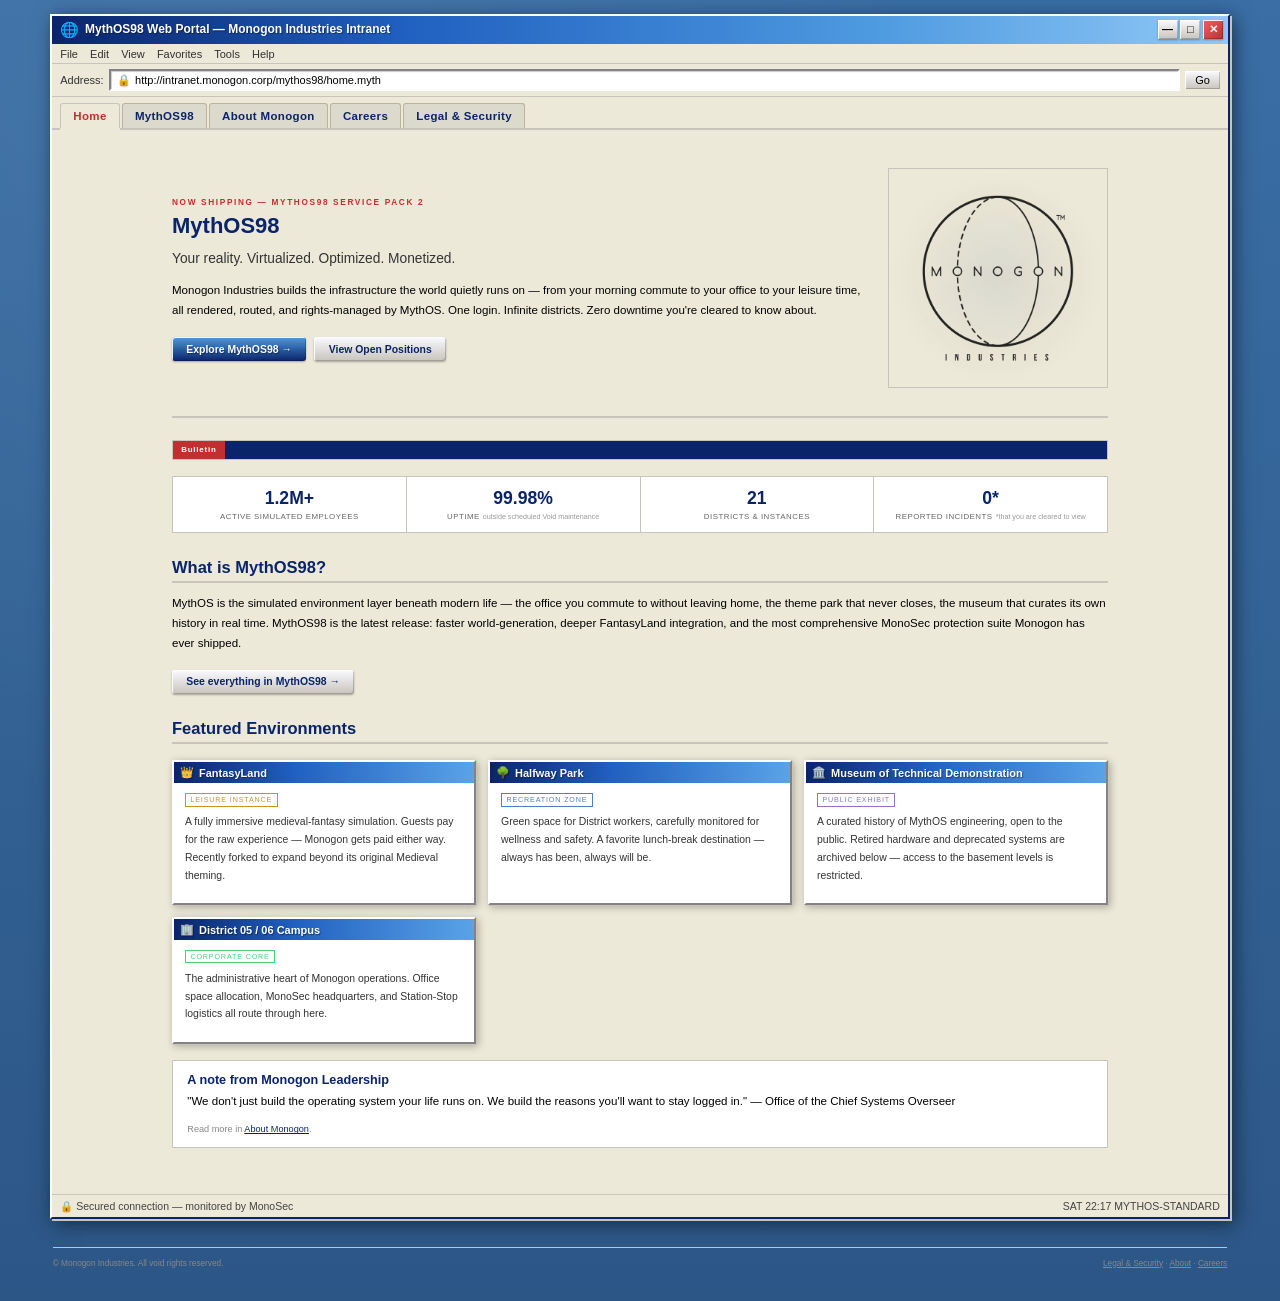
==== docs/index.html @ 201393cd "initial commit" ====
<!DOCTYPE html>
<html lang="en" data-theme="myth98">
<head>
  <meta charset="UTF-8">
  <meta name="viewport" content="width=device-width, initial-scale=1.0">
  <title>Monogon Industries // MythOS98 Web Portal</title>
  <meta name="description" content="Monogon Industries — makers of MythOS98. Your reality. Virtualized. Optimized. Monetized.">
  <link rel="icon" type="image/x-icon" href="favicon.ico">
  <link rel="stylesheet" href="css/style.css">
</head>
<body>
  <div class="os-window">

    <div class="myth98-titlebar">
      <span class="myth98-titlebar-icon">&#127760;</span>
      <span class="myth98-titlebar-text">MythOS98 Web Portal — Monogon Industries Intranet</span>
      <div class="myth98-titlebar-buttons" aria-hidden="true">
        <span class="myth98-btn">&#x2014;</span>
        <span class="myth98-btn">&#x25A1;</span>
        <span class="myth98-btn myth98-btn-close">&#x2715;</span>
      </div>
    </div>

    <div class="menu-bar" aria-hidden="true">
      <span>File</span><span>Edit</span><span>View</span><span>Favorites</span><span>Tools</span><span>Help</span>
    </div>

    <div class="address-bar">
      <span class="address-bar-label">Address:</span>
      <div class="address-bar-field">
        <span class="lock">&#128274;</span>
        <span class="url">http://intranet.monogon.corp/mythos98/home.myth</span>
      </div>
      <button class="address-bar-go" tabindex="-1" aria-hidden="true">Go</button>
    </div>

    <nav class="site-nav">
      <a href="index.html" class="active">Home</a>
      <a href="mythos98.html">MythOS98</a>
      <a href="about.html">About Monogon</a>
      <a href="careers.html">Careers</a>
      <a href="legal.html">Legal &amp; Security</a>
    </nav>

    <div class="os-content">
      <div class="page-inner">

        <section class="hero">
          <div class="hero-copy">
            <span class="eyebrow">Now Shipping — MythOS98 Service Pack 2</span>
            <div class="brand-row" style="margin-bottom:0.75rem;">
              <h1 style="margin:0;">MythOS98</h1>
            </div>
            <p class="lede">Your reality. Virtualized. Optimized. Monetized.</p>
            <p>Monogon Industries builds the infrastructure the world quietly runs on — from your morning commute to your office to your leisure time, all rendered, routed, and rights-managed by MythOS. One login. Infinite districts. Zero downtime you're cleared to know about.</p>
            <div class="btn-row">
              <a class="btn btn-primary" href="mythos98.html">Explore MythOS98 &rarr;</a>
              <a class="btn" href="careers.html">View Open Positions</a>
            </div>
          </div>
          <div class="hero-art" aria-hidden="true">
            <img src="assets/logo_Monogon_white.png" alt="">
          </div>
        </section>

        <div class="ticker-wrap" role="marquee" aria-label="Corporate bulletin">
          <span class="ticker-label">Bulletin</span>
          <span class="ticker-track">
            <span>MythOS98 Service Pack 2 now rolling out across all Districts.</span>
            <span>Station-Stop delivery expanded — order from your desk, collect on your commute home.</span>
            <span>Reminder: all databoard communications are monitored for security and quality assurance.</span>
            <span>FantasyLand cast hiring spree continues into next quarter.</span>
            <span>Security Director position (District 05) remains open — see Careers.</span>
            <span>Please report suspected Void Energy leaks to your nearest Trash Handler.</span>
          </span>
        </div>

        <div class="stat-row">
          <div class="stat">
            <span class="num">1.2M+</span>
            <span class="label">Active Simulated Employees</span>
          </div>
          <div class="stat">
            <span class="num">99.98%</span>
            <span class="label">Uptime</span>
            <span class="foot">outside scheduled Void maintenance</span>
          </div>
          <div class="stat">
            <span class="num">21</span>
            <span class="label">Districts &amp; Instances</span>
          </div>
          <div class="stat">
            <span class="num">0*</span>
            <span class="label">Reported Incidents</span>
            <span class="foot">*that you are cleared to view</span>
          </div>
        </div>

        <h2>What is MythOS98?</h2>
        <p>MythOS is the simulated environment layer beneath modern life — the office you commute to without leaving home, the theme park that never closes, the museum that curates its own history in real time. MythOS98 is the latest release: faster world-generation, deeper FantasyLand integration, and the most comprehensive MonoSec protection suite Monogon has ever shipped.</p>
        <div class="btn-row">
          <a class="btn" href="mythos98.html">See everything in MythOS98 &rarr;</a>
        </div>

        <h2>Featured Environments</h2>
        <div class="card-grid">
          <article class="tile">
            <div class="tile-titlebar">
              <span>&#128081;</span><span>FantasyLand</span>
            </div>
            <div class="tile-body">
              <span class="tile-tag" style="color:#c9941a;">Leisure Instance</span>
              <p>A fully immersive medieval-fantasy simulation. Guests pay for the raw experience — Monogon gets paid either way. Recently forked to expand beyond its original Medieval theming.</p>
            </div>
          </article>
          <article class="tile">
            <div class="tile-titlebar">
              <span>&#127795;</span><span>Halfway Park</span>
            </div>
            <div class="tile-body">
              <span class="tile-tag" style="color:#4e7fcf;">Recreation Zone</span>
              <p>Green space for District workers, carefully monitored for wellness and safety. A favorite lunch-break destination — always has been, always will be.</p>
            </div>
          </article>
          <article class="tile">
            <div class="tile-titlebar">
              <span>&#127963;&#65039;</span><span>Museum of Technical Demonstration</span>
            </div>
            <div class="tile-body">
              <span class="tile-tag" style="color:#9b6ec8;">Public Exhibit</span>
              <p>A curated history of MythOS engineering, open to the public. Retired hardware and deprecated systems are archived below — access to the basement levels is restricted.</p>
            </div>
          </article>
          <article class="tile">
            <div class="tile-titlebar">
              <span>&#127970;</span><span>District 05 / 06 Campus</span>
            </div>
            <div class="tile-body">
              <span class="tile-tag" style="color:#4ecf7a;">Corporate Core</span>
              <p>The administrative heart of Monogon operations. Office space allocation, MonoSec headquarters, and Station-Stop logistics all route through here.</p>
            </div>
          </article>
        </div>

        <div class="notice">
          <h3>A note from Monogon Leadership</h3>
          <p>"We don't just build the operating system your life runs on. We build the reasons you'll want to stay logged in." — Office of the Chief Systems Overseer</p>
          <small>Read more in <a class="textlink" href="about.html">About Monogon</a>.</small>
        </div>

      </div>
    </div>

    <div class="status-bar">
      <span class="status-item">&#128274; Secured connection — monitored by MonoSec</span>
      <span class="status-sep"></span>
      <span class="status-item" data-clock>MYTHOS-STANDARD</span>
    </div>

  </div>

  <footer style="max-width:var(--window-max-w);margin:0.75rem auto 0;padding:0 0.25rem;">
    <div class="legal-strip">
      <span>&copy; Monogon Industries. All void rights reserved.</span>
      <span>
        <a href="legal.html">Legal &amp; Security</a> ·
        <a href="about.html">About</a> ·
        <a href="careers.html">Careers</a>
      </span>
    </div>
  </footer>

  <script src="js/app.js"></script>
</body>
</html>
---- docs/css/style.css ----
/* ── Fonts ────────────────────────────────────────────────────── */
@font-face {
  font-family: 'Code Pro LC';
  src: url('../assets/Code Pro LC.otf') format('opentype');
  font-weight: normal;
  font-style: normal;
}

/* ── Reset & Base ─────────────────────────────────────────────── */
*, *::before, *::after { box-sizing: border-box; margin: 0; padding: 0; }

/* ── MythOS98 theme ───────────────────────────────────────────── */
:root {
  --bg:        #3A6EA5;
  --bg-alt:    #ECE9D8;
  --border:    #848284;
  --text:      #000000;
  --text-dim:  #6B6B6B;
  --accent:    #0A246A;
  --link:      #0A246A;
  --danger:    #C03030;
  --ok:        #2E7D32;

  --font-ui:   Tahoma, 'Trebuchet MS', 'MS Sans Serif', sans-serif;
  --font-body: 'Code Pro LC', monospace;

  --window-max-w: 1180px;
}

html { font-size: 11px; scroll-behavior: smooth; }

body {
  background: var(--bg);
  background-image:
    radial-gradient(circle at 15% 8%, rgba(255,255,255,0.06), transparent 45%),
    linear-gradient(180deg, #3A6EA5 0%, #2C5686 100%);
  color: var(--text);
  font-family: var(--font-ui);
  min-height: 100vh;
  padding: 1.25rem 1rem 3rem;
}

a { color: inherit; text-decoration: none; }

/* ── Utility ──────────────────────────────────────────────────── */
.hidden { display: none !important; }
.sr-only {
  position: absolute; width: 1px; height: 1px;
  clip: rect(0,0,0,0); overflow: hidden;
}

/* ───────────────────────────────────────────────────────────────
   WINDOW CHROME — the whole site lives inside one browser window
   ─────────────────────────────────────────────────────────────── */
.os-window {
  max-width: var(--window-max-w);
  margin: 0 auto;
  border: 2px solid;
  border-color: #FFFFFF #0A246A #0A246A #FFFFFF;
  box-shadow: 2px 2px 0 #C8C4BC, 4px 4px 18px rgba(0,0,0,0.55);
  background: var(--bg-alt);
}

.myth98-titlebar {
  display: flex;
  align-items: center;
  gap: 6px;
  padding: 4px 5px 5px 8px;
  background: linear-gradient(to right, #0A246A 0%, #2060C0 30%, #4E9AE0 70%, #90C8F6 100%);
  user-select: none;
}

.myth98-titlebar-icon { font-size: 15px; line-height: 1; }

.myth98-titlebar-text {
  flex: 1;
  min-width: 0;
  color: #FFFFFF;
  font-size: 12px;
  font-weight: bold;
  text-shadow: 1px 1px 1px rgba(0,0,0,0.4);
  white-space: nowrap;
  overflow: hidden;
  text-overflow: ellipsis;
}

.myth98-titlebar-buttons { display: flex; gap: 0.25rem; flex-shrink: 0; }

.myth98-btn {
  width: 20px;
  height: 19px;
  display: inline-flex;
  align-items: center;
  justify-content: center;
  background: linear-gradient(to bottom, #FAFAFF 0%, #C8C4BC 100%);
  border: none;
  color: #000;
  font-size: 11px;
  font-weight: bold;
  line-height: 1;
  cursor: default;
  box-shadow:
    inset 1px 1px 0 rgba(255,255,255,0.9),
    inset -1px -1px 0 rgba(0,0,0,0.2),
    0 1px 2px rgba(0,0,0,0.3);
}

.myth98-btn-close {
  background: linear-gradient(135deg, #F06060 0%, #C03030 100%);
  color: #FFFFFF;
}

/* Menu bar (decorative — File / Edit / View ...) */
.menu-bar {
  display: flex;
  gap: 1.1rem;
  padding: 0.35rem 0.75rem;
  background: var(--bg-alt);
  border-bottom: 1px solid #C8C4BC;
  font-size: 11px;
  color: #333;
  user-select: none;
}
.menu-bar span:hover { text-decoration: underline; cursor: default; }

/* Address bar */
.address-bar {
  display: flex;
  align-items: center;
  gap: 0.5rem;
  padding: 0.4rem 0.75rem;
  background: var(--bg-alt);
  border-bottom: 1px solid #C8C4BC;
}
.address-bar-label {
  font-size: 11px;
  color: #333;
  flex-shrink: 0;
}
.address-bar-field {
  flex: 1;
  display: flex;
  align-items: center;
  gap: 0.4rem;
  background: #FFFFFF;
  border: 2px solid;
  border-color: #848284 #FFFFFF #FFFFFF #848284;
  box-shadow: inset 1px 1px 1px rgba(0,0,0,0.2);
  padding: 0.25rem 0.5rem;
  font-size: 11px;
  color: #000;
  min-width: 0;
}
.address-bar-field .lock { flex-shrink: 0; }
.address-bar-field span.url { overflow: hidden; text-overflow: ellipsis; white-space: nowrap; }
.address-bar-go {
  flex-shrink: 0;
  background: linear-gradient(to bottom, #FAFAFF 0%, #C8C4BC 100%);
  border: none;
  padding: 0.3rem 0.9rem;
  font-size: 11px;
  font-family: var(--font-ui);
  box-shadow:
    inset 1px 1px 0 rgba(255,255,255,0.9),
    inset -1px -1px 0 rgba(0,0,0,0.2);
  cursor: default;
}

/* Nav — the actual functional navigation, styled as browser tabs */
.site-nav {
  display: flex;
  gap: 2px;
  padding: 0.6rem 0.75rem 0;
  background: var(--bg-alt);
  flex-wrap: wrap;
}
.site-nav a {
  display: inline-block;
  padding: 0.55rem 1.1rem 0.5rem;
  font-size: 11.5px;
  font-weight: bold;
  letter-spacing: 0.03em;
  color: #0A246A;
  background: #DCD9CD;
  border: 1px solid #B8B49E;
  border-bottom: none;
  border-radius: 3px 3px 0 0;
}
.site-nav a:hover { background: #E8E5D8; }
.site-nav a.active {
  background: var(--bg-alt);
  border-color: #C8C4BC;
  color: #C03030;
  box-shadow: 0 2px 0 var(--bg-alt);
  position: relative;
  z-index: 1;
}

/* ── Content shell ────────────────────────────────────────────── */
.os-content {
  background: var(--bg-alt);
  border-top: 2px solid #C8C4BC;
  min-height: 60vh;
}

.page-inner {
  max-width: 980px;
  margin: 0 auto;
  padding: 2.5rem 2rem 3rem;
}

/* Status bar footer */
.status-bar {
  display: flex;
  align-items: center;
  gap: 1.25rem;
  padding: 0.4rem 0.75rem;
  background: var(--bg-alt);
  border-top: 1px solid #C8C4BC;
  font-size: 10.5px;
  color: #444;
}
.status-bar .status-sep { flex: 1; }
.status-bar .status-item { display: flex; align-items: center; gap: 0.3rem; }

/* ── Logo / brand block used in hero + header ────────────────── */
.brand-row {
  display: flex;
  align-items: center;
  gap: 1rem;
}
.brand-row img { height: 46px; width: auto; opacity: 0.92; }

/* ── Typography ───────────────────────────────────────────────── */
h1, h2, h3 { font-family: var(--font-ui); color: #0A246A; }
h1 { font-size: 2rem; margin-bottom: 0.5rem; }
h2 { font-size: 1.5rem; margin: 2.25rem 0 1rem; padding-bottom: 0.4rem; border-bottom: 2px solid #C8C4BC; }
h3 { font-size: 1.15rem; margin-bottom: 0.5rem; }

p { line-height: 1.7; margin-bottom: 1rem; font-size: 1.05rem; }

.eyebrow {
  display: inline-block;
  font-size: 0.75rem;
  letter-spacing: 0.2em;
  text-transform: uppercase;
  color: #C03030;
  font-weight: bold;
  margin-bottom: 0.5rem;
}

.lede {
  font-size: 1.25rem;
  color: #333;
  max-width: 62ch;
}

a.textlink { color: var(--link); text-decoration: underline; }
a.textlink:hover { color: var(--danger); }

/* ── Hero ─────────────────────────────────────────────────────── */
.hero {
  display: flex;
  flex-wrap: wrap;
  gap: 2rem;
  align-items: center;
  padding: 1rem 0 2.5rem;
  border-bottom: 2px solid #C8C4BC;
  margin-bottom: 2rem;
}
.hero-copy { flex: 1 1 380px; }
.hero-art {
  flex: 0 0 auto;
  width: 220px;
  height: 220px;
  display: flex;
  align-items: center;
  justify-content: center;
  background:
    radial-gradient(circle, rgba(10,36,106,0.08) 0%, transparent 70%),
    var(--bg-alt);
  border: 1px solid #C8C4BC;
}
.hero-art img { width: 70%; filter: drop-shadow(0 4px 10px rgba(10,36,106,0.35)) invert(1); opacity: 0.85; }

.btn-row { display: flex; gap: 0.75rem; flex-wrap: wrap; margin-top: 1.5rem; }
.btn {
  display: inline-flex;
  align-items: center;
  gap: 0.4rem;
  padding: 0.6rem 1.3rem;
  font-family: var(--font-ui);
  font-size: 0.95rem;
  font-weight: bold;
  background: linear-gradient(to bottom, #FAFAFF 0%, #C8C4BC 100%);
  border: none;
  border-radius: 3px;
  color: #0A246A;
  cursor: pointer;
  box-shadow:
    inset 1px 1px 0 rgba(255,255,255,0.9),
    inset -1px -1px 0 rgba(0,0,0,0.2),
    0 1px 2px rgba(0,0,0,0.3);
}
.btn:hover { background: linear-gradient(to bottom, #FFFFFF 0%, #DDD8D0 100%); }
.btn-primary {
  background: linear-gradient(to bottom, #4E9AE0 0%, #0A246A 100%);
  color: #fff;
  text-shadow: 1px 1px 1px rgba(0,0,0,0.4);
}
.btn-primary:hover { background: linear-gradient(to bottom, #6AB0F2 0%, #12308A 100%); }
.btn[disabled], .btn.disabled {
  opacity: 0.55;
  cursor: default;
  pointer-events: none;
}

/* ── Cards / grid ─────────────────────────────────────────────── */
.card-grid {
  display: grid;
  grid-template-columns: repeat(auto-fill, minmax(260px, 1fr));
  gap: 1.1rem;
  margin: 1.5rem 0;
}

.tile {
  display: flex;
  flex-direction: column;
  border: 2px solid;
  border-color: #FFFFFF #848284 #848284 #FFFFFF;
  box-shadow: 1px 1px 0 #C8C4BC, 2px 2px 8px rgba(0,0,0,0.3);
  background: #fff;
  overflow: hidden;
}
.tile-titlebar {
  display: flex;
  align-items: center;
  gap: 5px;
  padding: 4px 6px;
  background: linear-gradient(to right, #0A246A 0%, #2060C0 40%, #5AA3E8 100%);
  color: #fff;
  font-size: 11px;
  font-weight: bold;
  text-shadow: 1px 1px 1px rgba(0,0,0,0.4);
}
.tile-body { padding: 0.9rem 1rem 1.1rem; flex: 1; display: flex; flex-direction: column; }
.tile-body p { font-size: 0.95rem; color: #333; margin-bottom: 0.6rem; flex: 1; }
.tile-tag {
  align-self: flex-start;
  font-size: 0.65rem;
  letter-spacing: 0.12em;
  text-transform: uppercase;
  border: 1px solid currentColor;
  padding: 0.15rem 0.4rem;
  margin-bottom: 0.6rem;
}

/* ── Ticker ───────────────────────────────────────────────────── */
.ticker-wrap {
  border: 1px solid #C8C4BC;
  background: #0A246A;
  overflow: hidden;
  margin: 1.5rem 0;
  white-space: nowrap;
}
.ticker-label {
  display: inline-block;
  background: #C03030;
  color: #fff;
  font-size: 0.72rem;
  font-weight: bold;
  letter-spacing: 0.1em;
  padding: 0.4rem 0.75rem;
  vertical-align: middle;
}
.ticker-track {
  display: inline-block;
  padding-left: 100%;
  animation: ticker 32s linear infinite;
  color: #DCEBFF;
  font-size: 0.85rem;
  vertical-align: middle;
}
.ticker-track span { margin-right: 3rem; }
@keyframes ticker {
  from { transform: translateX(0); }
  to   { transform: translateX(-100%); }
}
@media (prefers-reduced-motion: reduce) {
  .ticker-track { animation: none; padding-left: 0; }
}

/* ── Stat row ─────────────────────────────────────────────────── */
.stat-row {
  display: grid;
  grid-template-columns: repeat(auto-fit, minmax(160px, 1fr));
  gap: 1px;
  background: #C8C4BC;
  border: 1px solid #C8C4BC;
  margin: 1.5rem 0;
}
.stat {
  background: #fff;
  padding: 1rem;
  text-align: center;
}
.stat .num { font-size: 1.6rem; font-weight: bold; color: #0A246A; display: block; }
.stat .label { font-size: 0.72rem; letter-spacing: 0.06em; text-transform: uppercase; color: #666; }
.stat .foot { font-size: 0.65rem; color: #999; margin-top: 0.25rem; }

/* ── Table (jobs, sysreqs, changelog) ────────────────────────── */
table.data-table {
  width: 100%;
  border-collapse: collapse;
  margin: 1rem 0 1.5rem;
  background: #fff;
  border: 1px solid #C8C4BC;
  font-size: 0.92rem;
}
table.data-table th, table.data-table td {
  text-align: left;
  padding: 0.6rem 0.8rem;
  border-bottom: 1px solid #E5E2D8;
}
table.data-table th {
  background: #DCD9CD;
  color: #0A246A;
  font-size: 0.75rem;
  letter-spacing: 0.06em;
  text-transform: uppercase;
}
table.data-table tr.job-row { cursor: pointer; }
table.data-table tr.job-row:hover { background: #F3F6FC; }
table.data-table td.urgent { color: #C03030; font-weight: bold; }

/* ── Quote / pull-quote ───────────────────────────────────────── */
blockquote.pull {
  border-left: 4px solid #0A246A;
  background: #fff;
  padding: 1rem 1.25rem;
  margin: 1.25rem 0;
  font-style: italic;
  color: #333;
}
blockquote.pull footer {
  margin-top: 0.5rem;
  font-style: normal;
  font-size: 0.8rem;
  color: #888;
}

/* ── Notice / legal box ──────────────────────────────────────── */
.notice {
  border: 1px solid #C8C4BC;
  background: #fff;
  padding: 1.1rem 1.3rem;
  margin: 1.25rem 0;
}
.notice.warn { border-color: #E0B84E; background: #FFFBEA; }
.notice.danger { border-color: #C03030; background: #FFF2F2; }
.notice h3 { margin-bottom: 0.4rem; }
.notice small { color: #888; }

ol.clauses, ul.plain { margin: 0.5rem 0 1rem 1.4rem; }
ol.clauses li, ul.plain li { margin-bottom: 0.6rem; line-height: 1.6; font-size: 0.95rem; }

/* Redacted text look */
.redact {
  background: #111;
  color: #111;
  padding: 0 0.25em;
  border-radius: 2px;
  user-select: text;
}
.redact::selection { background: #111; color: #9fe89f; }

/* ── Footer legal strip ──────────────────────────────────────── */
.legal-strip {
  border-top: 1px solid #C8C4BC;
  margin-top: 2.5rem;
  padding-top: 1rem;
  font-size: 0.75rem;
  color: #888;
  display: flex;
  justify-content: space-between;
  flex-wrap: wrap;
  gap: 0.5rem;
}
.legal-strip a { color: #888; text-decoration: underline; }
.legal-strip a:hover { color: #C03030; }

/* ── Modal (job listing detail) ─────────────────────────────── */
.modal {
  position: fixed;
  inset: 0;
  z-index: 200;
  display: flex;
  align-items: center;
  justify-content: center;
  padding: 1.5rem;
}
.modal-backdrop {
  position: absolute;
  inset: 0;
  background: rgba(0,0,0,0.55);
  backdrop-filter: blur(2px);
}
.modal-frame {
  position: relative;
  z-index: 1;
  width: min(560px, 100%);
  max-height: 88vh;
  display: flex;
  flex-direction: column;
  border: 2px solid;
  border-color: #FFFFFF #0A246A #0A246A #FFFFFF;
  box-shadow: 2px 2px 0 #C8C4BC, 4px 4px 14px rgba(0,0,0,0.65);
  background: var(--bg-alt);
  animation: fadeIn 0.18s ease forwards;
}
@keyframes fadeIn {
  from { opacity: 0; transform: scale(0.97) translateY(6px); }
  to   { opacity: 1; transform: scale(1)    translateY(0); }
}
.modal-body-scroll { padding: 1.4rem 1.6rem 1.6rem; overflow-y: auto; }
.modal-body-scroll h3 { margin-bottom: 0.75rem; }
.modal-body-scroll p { font-size: 0.95rem; }

/* ── Responsive ───────────────────────────────────────────────── */
@media (max-width: 640px) {
  html { font-size: 10px; }
  .page-inner { padding: 1.75rem 1.25rem 2.5rem; }
  .address-bar-label { display: none; }
  .hero { flex-direction: column; align-items: flex-start; }
  .hero-art { width: 100%; height: 160px; }
}
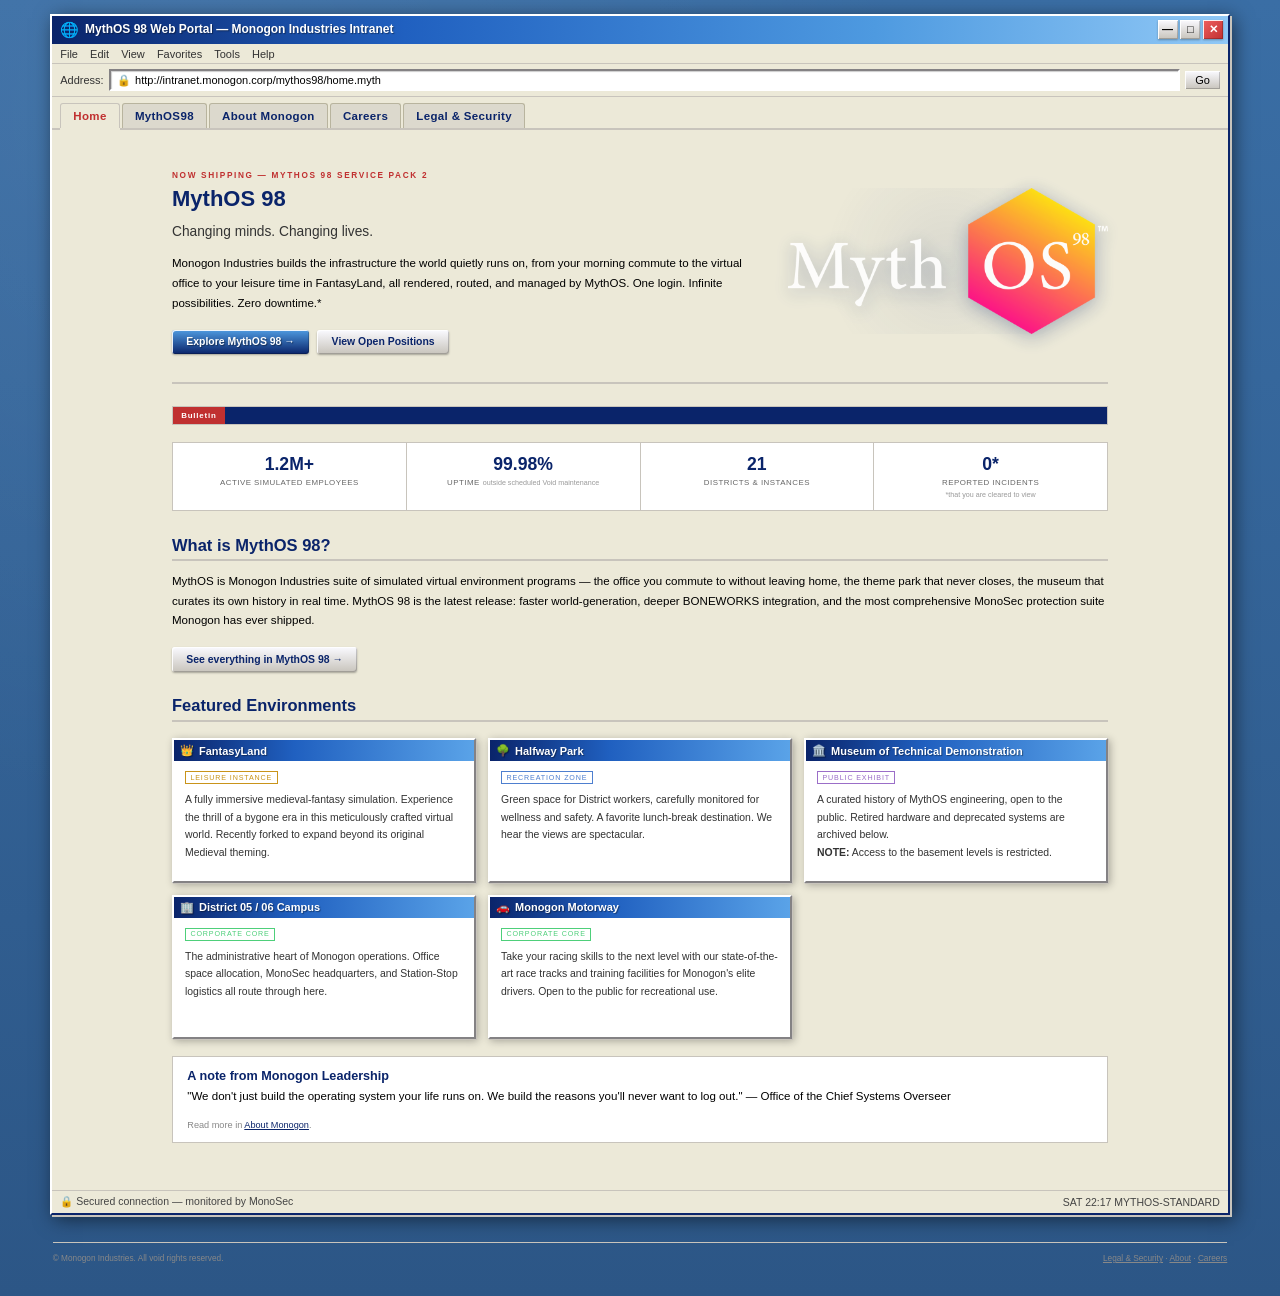
==== commit ca3ec5f3: "Push revised config" ====
--- a/docs/index.html
+++ b/docs/index.html
@@ -3,8 +3,8 @@
 <head>
   <meta charset="UTF-8">
   <meta name="viewport" content="width=device-width, initial-scale=1.0">
-  <title>Monogon Industries // MythOS98 Web Portal</title>
-  <meta name="description" content="Monogon Industries — makers of MythOS98. Your reality. Virtualized. Optimized. Monetized.">
+  <title>Monogon Industries // MythOS 98 Web Portal</title>
+  <meta name="description" content="Monogon Industries — makers of MythOS 98. Changing minds. Changing lives.">
   <link rel="icon" type="image/x-icon" href="favicon.ico">
   <link rel="stylesheet" href="css/style.css">
 </head>
@@ -13,7 +13,7 @@
 
     <div class="myth98-titlebar">
       <span class="myth98-titlebar-icon">&#127760;</span>
-      <span class="myth98-titlebar-text">MythOS98 Web Portal — Monogon Industries Intranet</span>
+      <span class="myth98-titlebar-text">MythOS 98 Web Portal — Monogon Industries Intranet</span>
       <div class="myth98-titlebar-buttons" aria-hidden="true">
         <span class="myth98-btn">&#x2014;</span>
         <span class="myth98-btn">&#x25A1;</span>
@@ -47,31 +47,40 @@
 
         <section class="hero">
           <div class="hero-copy">
-            <span class="eyebrow">Now Shipping — MythOS98 Service Pack 2</span>
+            <span class="eyebrow">Now Shipping — MythOS 98 Service Pack 2</span>
             <div class="brand-row" style="margin-bottom:0.75rem;">
-              <h1 style="margin:0;">MythOS98</h1>
-            </div>
-            <p class="lede">Your reality. Virtualized. Optimized. Monetized.</p>
-            <p>Monogon Industries builds the infrastructure the world quietly runs on — from your morning commute to your office to your leisure time, all rendered, routed, and rights-managed by MythOS. One login. Infinite districts. Zero downtime you're cleared to know about.</p>
+              <h1 style="margin:0;">MythOS 98</h1>
+            </div>
+            <p class="lede">Changing minds. Changing lives.</p>
+            <p>Monogon Industries builds the infrastructure the world quietly runs on, from your morning commute to the virtual office to your leisure time in FantasyLand, all rendered, routed, and managed by MythOS. One login. Infinite possibilities. Zero downtime.*</p>
             <div class="btn-row">
-              <a class="btn btn-primary" href="mythos98.html">Explore MythOS98 &rarr;</a>
+              <a class="btn btn-primary" href="mythos98.html">Explore MythOS 98 &rarr;</a>
               <a class="btn" href="careers.html">View Open Positions</a>
             </div>
           </div>
           <div class="hero-art" aria-hidden="true">
-            <img src="assets/logo_Monogon_white.png" alt="">
+            <img src="assets/MythOS_98.png" alt="MythOS 98">
           </div>
         </section>
 
         <div class="ticker-wrap" role="marquee" aria-label="Corporate bulletin">
           <span class="ticker-label">Bulletin</span>
           <span class="ticker-track">
-            <span>MythOS98 Service Pack 2 now rolling out across all Districts.</span>
+            <span>MythOS 98 Service Pack 2 now rolling out across all Districts.</span>
             <span>Station-Stop delivery expanded — order from your desk, collect on your commute home.</span>
             <span>Reminder: all databoard communications are monitored for security and quality assurance.</span>
             <span>FantasyLand cast hiring spree continues into next quarter.</span>
             <span>Security Director position (District 05) remains open — see Careers.</span>
             <span>Please report suspected Void Energy leaks to your nearest Trash Handler.</span>
+            <span>Cleaning days are the 5th and 13th of every cycle. Attendance is mandatory.</span>
+            <span>Avatar module error codes 116, 2076, and 66.1 are known issues and do not need to be reported. Thank you.</span>
+            <span>Void spills must be reported to the central administrator.</span>
+            <span>Remember the signs for Avatar Switch Nausea: APE-Aphasia, Peripheral Vision Loss, Exhaustion. Speak to a medic if you start to experience them.</span>
+            <span>Module Repair is looking for new workers. Credits available. Speak to the central administrator.</span>
+            <span>If you experience module blackouts, please file a report with a timestamp and module number.</span>
+            <span>Module protocols remain in effect even during scheduled blackouts.V1.03c Health and Safety Waiver must be completed and returned to the central</span>
+            <span>V1.03c Health and Safety Waiver must be completed and returned to the central administrator before any Void Modules can be accessed.</span>
+            <span>Reminder - Rerouting power while any module is active is extremely dangerous.</span>
           </span>
         </div>
 
@@ -92,14 +101,14 @@
           <div class="stat">
             <span class="num">0*</span>
             <span class="label">Reported Incidents</span>
-            <span class="foot">*that you are cleared to view</span>
-          </div>
-        </div>
-
-        <h2>What is MythOS98?</h2>
-        <p>MythOS is the simulated environment layer beneath modern life — the office you commute to without leaving home, the theme park that never closes, the museum that curates its own history in real time. MythOS98 is the latest release: faster world-generation, deeper FantasyLand integration, and the most comprehensive MonoSec protection suite Monogon has ever shipped.</p>
+            <span class="foot"></br>*that you are cleared to view</span>
+          </div>
+        </div>
+
+        <h2>What is MythOS 98?</h2>
+        <p>MythOS is Monogon Industries suite of simulated virtual environment programs — the office you commute to without leaving home, the theme park that never closes, the museum that curates its own history in real time. MythOS 98 is the latest release: faster world-generation, deeper BONEWORKS integration, and the most comprehensive MonoSec protection suite Monogon has ever shipped.</p>
         <div class="btn-row">
-          <a class="btn" href="mythos98.html">See everything in MythOS98 &rarr;</a>
+          <a class="btn" href="mythos98.html">See everything in MythOS 98 &rarr;</a>
         </div>
 
         <h2>Featured Environments</h2>
@@ -110,7 +119,7 @@
             </div>
             <div class="tile-body">
               <span class="tile-tag" style="color:#c9941a;">Leisure Instance</span>
-              <p>A fully immersive medieval-fantasy simulation. Guests pay for the raw experience — Monogon gets paid either way. Recently forked to expand beyond its original Medieval theming.</p>
+              <p>A fully immersive medieval-fantasy simulation. Experience the thrill of a bygone era in this meticulously crafted virtual world. Recently forked to expand beyond its original Medieval theming.</p>
             </div>
           </article>
           <article class="tile">
@@ -119,7 +128,7 @@
             </div>
             <div class="tile-body">
               <span class="tile-tag" style="color:#4e7fcf;">Recreation Zone</span>
-              <p>Green space for District workers, carefully monitored for wellness and safety. A favorite lunch-break destination — always has been, always will be.</p>
+              <p>Green space for District workers, carefully monitored for wellness and safety. A favorite lunch-break destination. We hear the views are spectacular.</p>
             </div>
           </article>
           <article class="tile">
@@ -128,7 +137,7 @@
             </div>
             <div class="tile-body">
               <span class="tile-tag" style="color:#9b6ec8;">Public Exhibit</span>
-              <p>A curated history of MythOS engineering, open to the public. Retired hardware and deprecated systems are archived below — access to the basement levels is restricted.</p>
+              <p>A curated history of MythOS engineering, open to the public. Retired hardware and deprecated systems are archived below. </br><strong>NOTE:</strong> Access to the basement levels is restricted.</p>
             </div>
           </article>
           <article class="tile">
@@ -140,11 +149,30 @@
               <p>The administrative heart of Monogon operations. Office space allocation, MonoSec headquarters, and Station-Stop logistics all route through here.</p>
             </div>
           </article>
+          </article>
+          <article class="tile">
+            <div class="tile-titlebar">
+              <span>&#128663;</span><span>Monogon Motorway</span>
+            </div>
+            <div class="tile-body">
+              <span class="tile-tag" style="color:#4ecf7a;">Corporate Core</span>
+              <p>Take your racing skills to the next level with our state-of-the-art race tracks and training facilities for Monogon's elite drivers. Open to the public for recreational use.</p>
+            </div>
+          </article>
+          <article class="tile tile-glitch">
+            <div class="tile-titlebar">
+              <span>&#9935;&#65039;</span><span class="glitch-text" data-text="MineDive">MineDive</span>
+            </div>
+            <div class="tile-body">
+              <span class="tile-tag" style="color:var(--danger);">Unlisted — Signal Intrusion DETECTED</span>
+              <p><strong>Foundation plate detected. EXPANDING CONCEPT</strong> </br>RIDE ON THE RAILS OF THE LATEST ADDITION TO BANANALAND IN THIS WILD RIDE! MonoSec notified. Awaiting Response...</p>
+            </div>
+          </article>
         </div>
 
         <div class="notice">
           <h3>A note from Monogon Leadership</h3>
-          <p>"We don't just build the operating system your life runs on. We build the reasons you'll want to stay logged in." — Office of the Chief Systems Overseer</p>
+          <p>"We don't just build the operating system your life runs on. We build the reasons you'll never want to log out." — Office of the Chief Systems Overseer</p>
           <small>Read more in <a class="textlink" href="about.html">About Monogon</a>.</small>
         </div>
 
--- a/docs/css/style.css
+++ b/docs/css/style.css
@@ -169,6 +169,7 @@
 /* Nav — the actual functional navigation, styled as browser tabs */
 .site-nav {
   display: flex;
+  align-items: center;
   gap: 2px;
   padding: 0.6rem 0.75rem 0;
   background: var(--bg-alt);
@@ -229,7 +230,7 @@
   align-items: center;
   gap: 1rem;
 }
-.brand-row img { height: 46px; width: auto; opacity: 0.92; }
+.brand-row img { height: 128px; width: auto; opacity: 0.92; }
 
 /* ── Typography ───────────────────────────────────────────────── */
 h1, h2, h3 { font-family: var(--font-ui); color: #0A246A; }
@@ -271,17 +272,16 @@
 .hero-copy { flex: 1 1 380px; }
 .hero-art {
   flex: 0 0 auto;
-  width: 220px;
-  height: 220px;
+  width: 320px;
+  aspect-ratio: 1000 / 458;
   display: flex;
   align-items: center;
   justify-content: center;
   background:
     radial-gradient(circle, rgba(10,36,106,0.08) 0%, transparent 70%),
     var(--bg-alt);
-  border: 1px solid #C8C4BC;
-}
-.hero-art img { width: 70%; filter: drop-shadow(0 4px 10px rgba(10,36,106,0.35)) invert(1); opacity: 0.85; }
+}
+.hero-art img { width: 100%; filter: drop-shadow(0 4px 10px rgba(10,36,106,0.35)) ; opacity: 0.90; }
 
 .btn-row { display: flex; gap: 0.75rem; flex-wrap: wrap; margin-top: 1.5rem; }
 .btn {
@@ -355,6 +355,96 @@
   margin-bottom: 0.6rem;
 }
 
+/* ── Glitch tile (MineDive — unlisted, "hacked in") ─────────────── */
+.tile.tile-glitch {
+  position: relative;
+  opacity: 0;
+  border-color: var(--danger) #7a1f1f #7a1f1f var(--danger);
+  animation: glitch-flicker 10s infinite;
+}
+.tile.tile-glitch .tile-titlebar {
+  background: linear-gradient(to right, #7a1f1f 0%, #C03030 40%, #e86a6a 100%);
+}
+.tile.tile-glitch::after {
+  content: "";
+  position: absolute;
+  inset: 0;
+  pointer-events: none;
+  background: repeating-linear-gradient(
+    to bottom,
+    rgba(0,0,0,0.08) 0px,
+    rgba(0,0,0,0.08) 1px,
+    transparent 1px,
+    transparent 3px
+  );
+  mix-blend-mode: multiply;
+  opacity: 0;
+  animation: glitch-scan 10s infinite;
+}
+/* Mostly not there. Briefly glitches into view, holds, then glitches back out. */
+@keyframes glitch-flicker {
+  0%, 39%   { opacity: 0; transform: translate(0,0); filter: none; }
+  40%       { opacity: 0.15; transform: translate(-4px, 1px); filter: hue-rotate(40deg) saturate(3); }
+  40.5%     { opacity: 0;    transform: translate(3px, -1px); }
+  41%       { opacity: 0.3;  transform: translate(2px, 2px) skewX(3deg); }
+  41.5%     { opacity: 0; }
+  43%       { opacity: 0.6; }
+  43.5%     { opacity: 0; }
+  45%, 70%  { opacity: 1;    transform: translate(0,0); filter: none; }
+  71%       { opacity: 0.25; transform: translate(3px, -2px); }
+  71.5%     { opacity: 1; }
+  73%       { opacity: 0.1;  transform: translate(-3px, 1px); }
+  73.5%     { opacity: 0.8; }
+  75%, 100% { opacity: 0;    transform: translate(0,0); filter: none; }
+}
+@keyframes glitch-scan {
+  0%, 39%, 46%, 70%, 76%, 100% { opacity: 0; }
+  40%, 45%, 71%, 75%           { opacity: 1; }
+}
+.glitch-text { position: relative; display: inline-block; }
+.glitch-text::before,
+.glitch-text::after {
+  content: attr(data-text);
+  position: absolute;
+  left: 0;
+  top: 0;
+  width: 100%;
+  overflow: hidden;
+  background: transparent;
+}
+.glitch-text::before {
+  color: #0ff;
+  left: 2px;
+  clip-path: polygon(0 0, 100% 0, 100% 45%, 0 45%);
+  animation: glitch-slice-1 2.4s infinite linear alternate-reverse;
+}
+.glitch-text::after {
+  color: #f0f;
+  left: -2px;
+  clip-path: polygon(0 55%, 100% 55%, 100% 100%, 0 100%);
+  animation: glitch-slice-2 2.9s infinite linear alternate-reverse;
+}
+@keyframes glitch-slice-1 {
+  0%   { transform: translate(0,0); }
+  20%  { transform: translate(-2px,-1px); }
+  40%  { transform: translate(2px,1px); }
+  60%  { transform: translate(-1px,1px); }
+  80%  { transform: translate(1px,-1px); }
+  100% { transform: translate(0,0); }
+}
+@keyframes glitch-slice-2 {
+  0%   { transform: translate(0,0); }
+  25%  { transform: translate(2px,1px); }
+  50%  { transform: translate(-2px,-1px); }
+  75%  { transform: translate(1px,-1px); }
+  100% { transform: translate(0,0); }
+}
+@media (prefers-reduced-motion: reduce) {
+  .tile.tile-glitch { animation: none; opacity: 1; }
+  .tile.tile-glitch::after { animation: none; opacity: 0; }
+  .glitch-text::before, .glitch-text::after { animation: none; opacity: 0; }
+}
+
 /* ── Ticker ───────────────────────────────────────────────────── */
 .ticker-wrap {
   border: 1px solid #C8C4BC;
@@ -532,5 +622,5 @@
   .page-inner { padding: 1.75rem 1.25rem 2.5rem; }
   .address-bar-label { display: none; }
   .hero { flex-direction: column; align-items: flex-start; }
-  .hero-art { width: 100%; height: 160px; }
-}
+  .hero-art { width: 100%; aspect-ratio: 1000 / 458; }
+}
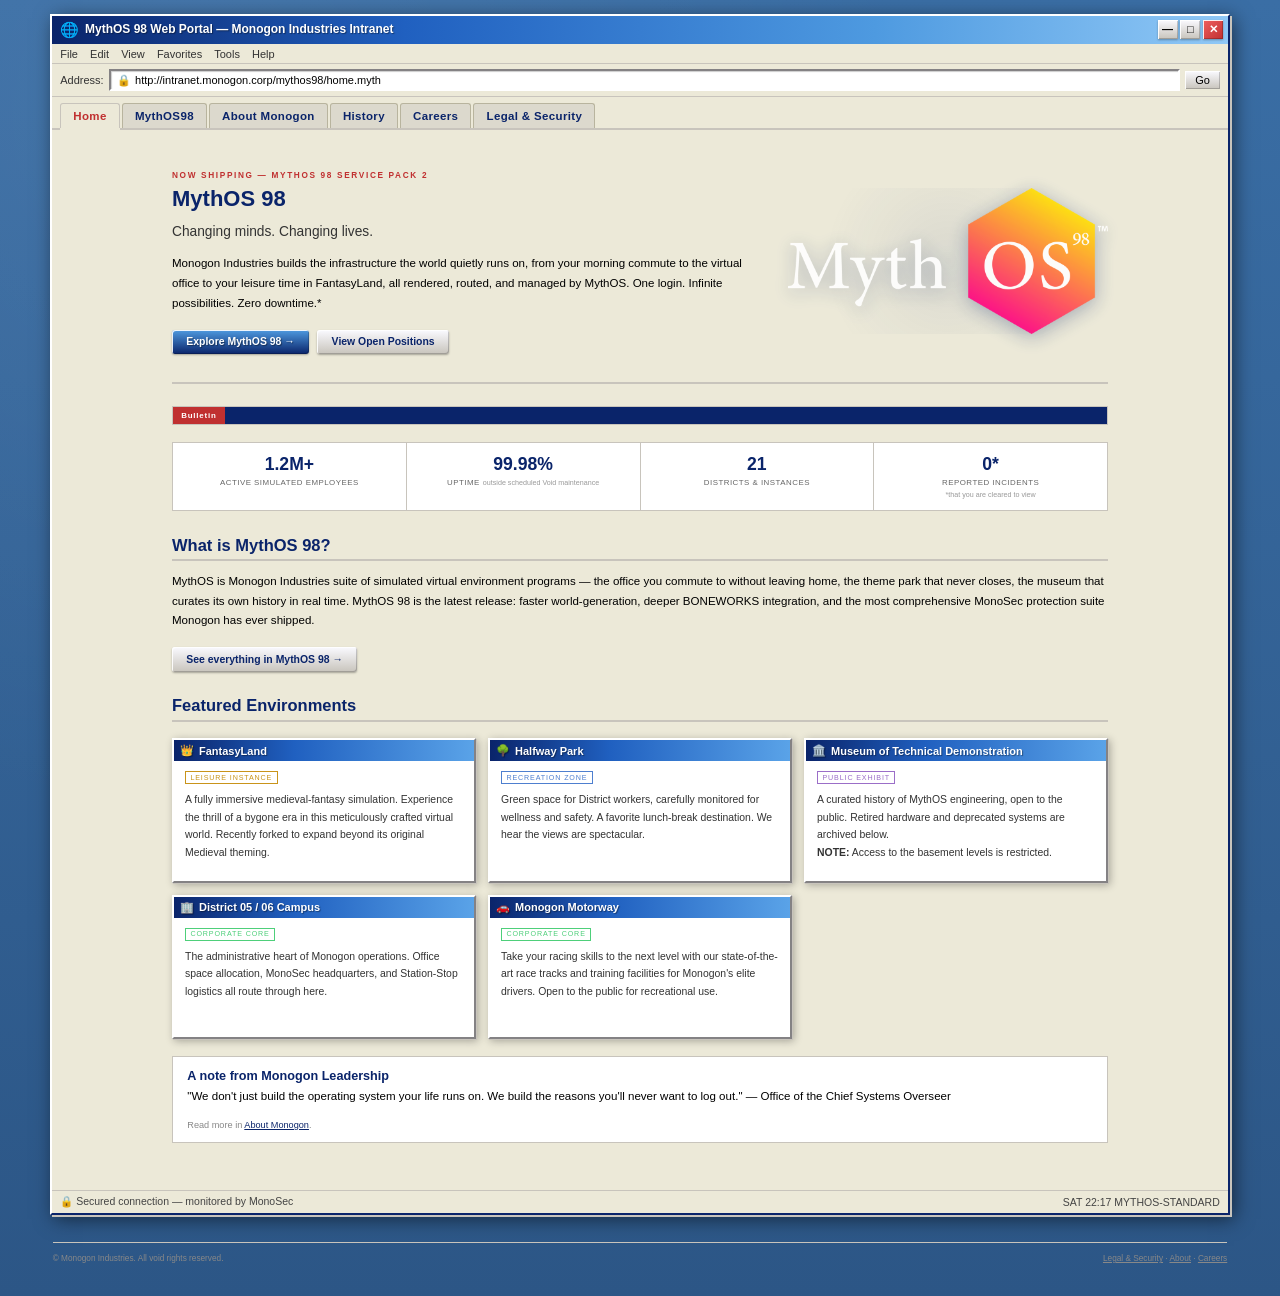
==== commit a730b912: "Add timeline" ====
--- a/docs/index.html
+++ b/docs/index.html
@@ -38,6 +38,7 @@
       <a href="index.html" class="active">Home</a>
       <a href="mythos98.html">MythOS98</a>
       <a href="about.html">About Monogon</a>
+      <a href="history.html">History</a>
       <a href="careers.html">Careers</a>
       <a href="legal.html">Legal &amp; Security</a>
     </nav>
--- a/docs/css/style.css
+++ b/docs/css/style.css
@@ -616,6 +616,179 @@
 .modal-body-scroll h3 { margin-bottom: 0.75rem; }
 .modal-body-scroll p { font-size: 0.95rem; }
 
+/* ── Timeline (History page) ─────────────────────────────────── */
+.timeline-meta {
+  display: flex;
+  justify-content: space-between;
+  align-items: flex-end;
+  flex-wrap: wrap;
+  gap: 1rem;
+  margin: -0.5rem 0 1.5rem;
+}
+.timeline-meta .founded {
+  font-family: var(--font-body);
+  font-size: 0.82rem;
+  line-height: 1.6;
+  color: var(--text-dim);
+  text-align: right;
+}
+
+.era-legend {
+  display: flex;
+  gap: 1.25rem;
+  flex-wrap: wrap;
+  padding: 0.6rem 0.9rem;
+  margin-bottom: 2rem;
+  background: #fff;
+  border: 1px solid #C8C4BC;
+}
+.era-legend span {
+  display: inline-flex;
+  align-items: center;
+  gap: 0.4rem;
+  font-size: 0.75rem;
+  color: #444;
+}
+.era-legend .swatch {
+  width: 9px;
+  height: 9px;
+  border-radius: 1px;
+  display: inline-block;
+  box-shadow: 0 0 0 1px rgba(0,0,0,0.25);
+}
+
+.timeline {
+  position: relative;
+  margin: 0 0 2rem;
+}
+.timeline .spine {
+  position: absolute;
+  left: 84px;
+  top: 6px;
+  bottom: 6px;
+  width: 2px;
+  background: #C8C4BC;
+}
+
+.timeline-era-label {
+  position: relative;
+  display: flex;
+  align-items: center;
+  gap: 0.75rem;
+  margin: 2.25rem 0 1rem;
+}
+.timeline-era-label:first-child { margin-top: 0; }
+.timeline-era-label .tag {
+  font-size: 0.68rem;
+  font-weight: bold;
+  letter-spacing: 0.1em;
+  text-transform: uppercase;
+  border: 1px solid currentColor;
+  padding: 0.2rem 0.5rem;
+  background: #fff;
+}
+.timeline-era-label .range {
+  font-family: var(--font-body);
+  font-size: 0.75rem;
+  color: var(--text-dim);
+  white-space: nowrap;
+}
+.timeline-era-label::after {
+  content: "";
+  flex: 1;
+  height: 1px;
+  background: #C8C4BC;
+}
+
+.timeline-entry {
+  position: relative;
+  display: grid;
+  grid-template-columns: 76px 20px 1fr;
+  padding-bottom: 1rem;
+}
+.timeline-entry .t-year {
+  font-family: var(--font-body);
+  font-size: 0.78rem;
+  color: var(--text-dim);
+  text-align: right;
+  padding-top: 0.55rem;
+  white-space: nowrap;
+}
+.timeline-entry .t-connector { position: relative; }
+.timeline-entry .t-dot {
+  position: absolute;
+  left: 6px;
+  top: 0.8rem;
+  width: 9px;
+  height: 9px;
+  border-radius: 50%;
+  background: var(--dot, var(--accent));
+  box-shadow: 0 0 0 2px var(--bg-alt);
+}
+.timeline-entry .t-body {
+  background: #fff;
+  border: 1px solid #C8C4BC;
+  border-left: 4px solid var(--dot, var(--accent));
+  box-shadow: 1px 1px 0 #C8C4BC;
+  padding: 0.65rem 0.9rem 0.75rem;
+}
+.timeline-entry.milestone .t-year { font-weight: bold; color: var(--text); }
+.timeline-entry.milestone .t-dot { width: 11px; height: 11px; left: 5px; top: 0.75rem; }
+.timeline-entry.milestone .t-body { border-left-width: 6px; }
+.timeline-entry h4 {
+  font-family: var(--font-ui);
+  font-size: 0.92rem;
+  font-weight: bold;
+  color: var(--accent);
+  margin-bottom: 0.25rem;
+}
+.timeline-entry.milestone h4 { font-size: 1.02rem; }
+.timeline-entry p {
+  font-size: 0.86rem;
+  line-height: 1.55;
+  color: #333;
+  margin-bottom: 0;
+}
+
+.timeline-finale {
+  position: relative;
+  display: grid;
+  grid-template-columns: 76px 20px 1fr;
+  margin-top: 0.5rem;
+}
+.timeline-finale .t-year {
+  font-family: var(--font-body);
+  font-weight: bold;
+  font-size: 0.85rem;
+  color: #0A246A;
+  text-align: right;
+  padding-top: 0.2rem;
+  white-space: nowrap;
+}
+.timeline-finale .t-connector { position: relative; }
+.timeline-finale .t-dot {
+  position: absolute;
+  left: 4px;
+  top: 0.3rem;
+  width: 13px;
+  height: 13px;
+  border-radius: 50%;
+  background: linear-gradient(135deg, #C03030, #9b6ec8);
+  box-shadow: 0 0 0 2px var(--bg-alt);
+}
+.timeline-finale .tile { max-width: 460px; }
+.timeline-finale .tile-titlebar {
+  background: linear-gradient(to right, #7a1f7a 0%, #9b6ec8 60%, #c94f8a 100%);
+}
+
+@media (max-width: 640px) {
+  .timeline .spine { left: 46px; }
+  .timeline-entry, .timeline-finale { grid-template-columns: 40px 18px 1fr; }
+  .timeline-entry .t-year, .timeline-finale .t-year { font-size: 0.68rem; }
+  .timeline-entry .t-dot { left: 5px; }
+  .timeline-finale .t-dot { left: 3px; }
+}
+
 /* ── Responsive ───────────────────────────────────────────────── */
 @media (max-width: 640px) {
   html { font-size: 10px; }
